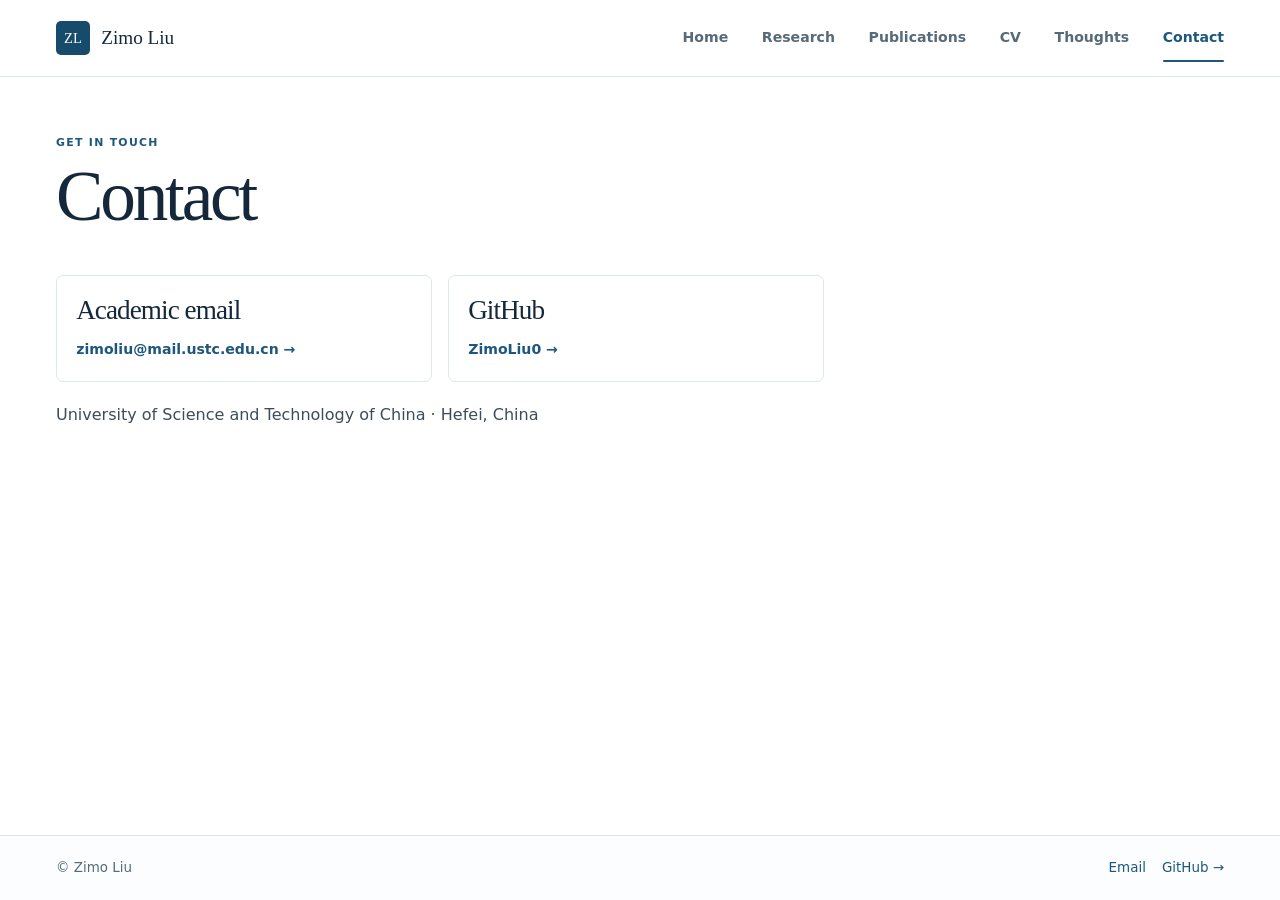
==== contact/index.html @ 4be3f817 "Build academic research portfolio" ====
<!doctype html>
<html lang="en">
<head>
  <meta charset="utf-8">
  <meta name="viewport" content="width=device-width, initial-scale=1">
  <meta name="description" content="Academic email and GitHub profile for Zimo Liu.">
  <title>Contact | Zimo Liu</title>
  <link rel="icon" href="../assets/images/favicon.png">
  <link rel="stylesheet" href="../assets/css/site.css">
  <script src="../assets/js/site.js" defer></script>
</head>
<body>
  <a class="skip-link" href="#main">Skip to content</a>
  <header class="site-header">
    <div class="shell header-inner">
      <a class="brand" href="../" aria-label="Zimo Liu home"><span class="monogram" aria-hidden="true">ZL</span><span>Zimo Liu</span></a>
      <button class="menu-toggle" type="button" aria-controls="site-nav" aria-expanded="false" hidden>Menu</button>
      <nav id="site-nav" aria-label="Main navigation"><a href="../">Home</a><a href="../research/">Research</a><a href="../publications/">Publications</a><a href="../cv/">CV</a><a href="../thoughts/">Thoughts</a><a href="../contact/" aria-current=page>Contact</a></nav>
    </div>
  </header>
  <main id="main" class="shell">
    <div class="page-heading"><p class="eyebrow">Get in touch</p><h1>Contact</h1></div>
    <div class="contact-grid">
      <article><h2>Academic email</h2><a class="text-link" href="mailto:zimoliu@mail.ustc.edu.cn">zimoliu@mail.ustc.edu.cn →</a></article>
      <article><h2>GitHub</h2><a class="text-link" href="https://github.com/ZimoLiu0">ZimoLiu0 →</a></article>
    </div>
    <p class="contact-affiliation">University of Science and Technology of China · Hefei, China</p>
</main>
  <footer class="site-footer">
    <div class="shell footer-inner"><span>© Zimo Liu</span><div><a href="mailto:zimoliu@mail.ustc.edu.cn">Email</a><a href="https://github.com/ZimoLiu0">GitHub <span aria-hidden="true">→</span></a></div></div>
  </footer>
</body>
</html>
---- assets/css/site.css ----
:root {
  color-scheme: light;
  --ink: #15283b;
  --text: #3c4c5b;
  --muted: #566a7a;
  --blue: #1e577c;
  --deep-blue: #174b6c;
  --line: #dce6eb;
  --tint: #f4f8fa;
  --serif: Georgia, "Times New Roman", serif;
  --sans: "Inter", "Segoe UI", system-ui, sans-serif;
}

*, *::before, *::after { box-sizing: border-box; }
html { scroll-padding-top: 1rem; }
body { margin: 0; min-height: 100vh; display: flex; flex-direction: column; background: #fff; color: var(--text); font: 1rem/1.65 var(--sans); }
main { flex: 1; }
a { color: var(--blue); text-underline-offset: .2em; }
a:focus-visible, button:focus-visible { outline: 2px solid var(--blue); outline-offset: 4px; }
button { font: inherit; }
img { display: block; max-width: 100%; height: auto; }
figure, p, h1, h2, h3 { margin: 0; }
h1, h2, h3 { color: var(--ink); font-family: var(--serif); font-weight: 400; line-height: 1.12; }
h1 { font-size: clamp(2.65rem, 6vw, 4.45rem); letter-spacing: -.045em; }
h2 { font-size: clamp(1.8rem, 3vw, 2.65rem); letter-spacing: -.035em; }
h3 { font-size: 1.43rem; letter-spacing: -.022em; }

.shell { width: min(100% - 3rem, 1168px); margin-inline: auto; }
.site-header { border-bottom: 1px solid var(--line); }
.header-inner { min-height: 74px; display: flex; align-items: center; justify-content: space-between; gap: 1.5rem; }
.brand { display: inline-flex; align-items: center; gap: .7rem; color: var(--ink); text-decoration: none; font: 1.2rem/1 var(--serif); white-space: nowrap; }
.monogram { width: 34px; height: 34px; display: grid; place-items: center; border-radius: 5px; background: var(--deep-blue); color: #fff; font-size: .91rem; }
nav { display: flex; align-items: center; gap: clamp(1rem, 3vw, 2.1rem); }
nav a { position: relative; padding: 1.65rem 0; text-decoration: none; color: var(--muted); font-size: .88rem; font-weight: 550; white-space: nowrap; }
nav a:hover, nav a[aria-current] { color: var(--blue); }
nav a[aria-current]::after { content: ""; position: absolute; inset: auto 0 14px; height: 2px; background: var(--blue); border-radius: 2px; }
.menu-toggle { background: #fff; border: 1px solid var(--line); border-radius: 5px; color: var(--ink); padding: .35rem .7rem; cursor: pointer; }
.skip-link { position: absolute; top: -100px; left: 1rem; background: #fff; padding: .5rem; z-index: 2; }
.skip-link:focus { top: .5rem; }

.hero { display: grid; grid-template-columns: 1fr 1.04fr; gap: clamp(2rem, 6vw, 5.3rem); align-items: center; padding: 4.6rem 0 4.3rem; }
.eyebrow { color: var(--blue); font-size: .68rem; line-height: 1.5; font-weight: 700; text-transform: uppercase; letter-spacing: .12em; }
.hero-label { display: flex; align-items: center; gap: .55rem; margin-bottom: .85rem; }
.hero-label span { width: 7px; height: 7px; background: #5084a3; border-radius: 50%; }
.hero h1 { font-size: clamp(4rem, 7.2vw, 6.3rem); line-height: .98; margin-bottom: 1.1rem; }
.hero-role { color: var(--ink); font-size: 1.16rem; font-weight: 650; }
.hero-institution { color: var(--muted); font-size: .94rem; }
.hero-intro { max-width: 44ch; margin-top: 1.3rem; font-size: 1rem; }
.actions { display: flex; flex-wrap: wrap; gap: .7rem; margin-top: 1.65rem; }
.button { display: inline-flex; align-items: center; justify-content: center; gap: .75rem; border: 1px solid var(--line); border-radius: 5px; padding: .61rem .93rem; color: var(--ink); text-decoration: none; background: #fff; font-size: .84rem; font-weight: 650; }
.button:hover { background: var(--tint); border-color: #a9bfcc; }
.button.primary { background: var(--deep-blue); border-color: var(--deep-blue); color: #fff; }
.button.primary:hover { background: #123a54; }
.hero-figure { overflow: hidden; border: 1px solid #d4e3eb; border-radius: 8px; background: var(--tint); }
.hero-figure img { width: 100%; }
.hero-figure figcaption { display: flex; justify-content: space-between; flex-wrap: wrap; gap: .25rem 1rem; border-top: 1px solid var(--line); padding: .74rem 1rem; font-size: .75rem; color: var(--muted); }
.hero-figure figcaption span:first-child { color: var(--ink); font-weight: 600; }

.home-section { border-top: 1px solid var(--line); padding: 2.5rem 0 3.4rem; }
.section-heading { display: flex; align-items: end; justify-content: space-between; gap: 1rem; margin-bottom: 1.45rem; }
.section-heading h2, .about-section h2 { margin-top: .25rem; }
.text-link, .back-link { display: inline-block; text-decoration: none; color: var(--blue); font-size: .88rem; font-weight: 650; }
.text-link:hover, .back-link:hover { text-decoration: underline; }
.text-link span { padding-left: .18rem; }
.project-grid { display: grid; grid-template-columns: repeat(4, minmax(0, 1fr)); gap: 1.05rem; }
.project-card { min-width: 0; border: 1px solid var(--line); border-radius: 7px; overflow: hidden; }
.project-card a { display: flex; flex-direction: column; height: 100%; color: inherit; text-decoration: none; }
.project-card:hover { border-color: #a5bfce; }
.project-card a:focus-visible { outline-offset: -3px; }
.card-image { background: var(--tint); overflow: hidden; border-bottom: 1px solid var(--line); }
.card-image img { width: 100%; aspect-ratio: 1.76; object-fit: cover; }
.card-copy { display: flex; flex-direction: column; flex: 1; align-items: start; padding: 1.05rem; }
.card-copy :is(h2, h3) { font-size: 1.43rem; letter-spacing: -.022em; margin: .38rem 0 .6rem; }
.card-copy p:not(.eyebrow) { font-size: .86rem; line-height: 1.55; }
.card-link { color: var(--blue); margin-top: auto; padding-top: 1rem; font-size: .79rem; font-weight: 650; }
.card-link span { margin-left: .15rem; }
.project-card a:hover .card-link { text-decoration: underline; }
.about-section { display: grid; grid-template-columns: 1fr 1fr; gap: 2rem; }
.about-section h2 { margin-bottom: .7rem; }
.about-degree { color: var(--ink); font-weight: 650; }
.interests { display: flex; flex-wrap: wrap; gap: .5rem; padding: 0; margin: .9rem 0 0; list-style: none; }
.interests li { background: var(--tint); border: 1px solid var(--line); border-radius: 4px; padding: .27rem .58rem; font-size: .8rem; color: var(--blue); }

.page-heading { padding: 3.6rem 0 2.35rem; max-width: 54rem; }
.page-heading h1 { margin-top: .4rem; }
.lead { font-size: 1.12rem; margin-top: .9rem; max-width: 56ch; }
.back-link { margin-top: 2.5rem; }
.back-link + .page-heading { padding-top: 1.1rem; }
main > .project-grid { padding-bottom: 4rem; }
.detail-layout { display: grid; grid-template-columns: minmax(0, 1.65fr) minmax(0, 1fr); gap: clamp(2rem, 7vw, 6.5rem); border-top: 1px solid var(--line); padding: 2rem 0 4rem; }
.prose section + section { margin-top: 1.9rem; }
.prose h2, .contact-grid h2, .download-panel h2 { font-size: 1.7rem; margin: 0 0 .65rem; }
.prose p + p { margin-top: .65rem; }
.prose ul { padding-left: 1.3rem; margin: .5rem 0; }
.prose li + li { margin-top: .32rem; }
.project-meta, .download-panel { background: var(--tint); border: 1px solid var(--line); border-radius: 7px; padding: 1.15rem 1.3rem; margin: 0; }
.project-meta dt { color: var(--blue); font-size: .71rem; font-weight: 700; letter-spacing: .06em; text-transform: uppercase; }
.project-meta dd { margin: .16rem 0 .75rem; color: var(--ink); }
.project-meta dd:last-child { margin-bottom: 0; }
.detail-figure { margin-top: 1rem; border: 1px solid var(--line); border-radius: 7px; overflow: hidden; }
.detail-figure figcaption { padding: .65rem .8rem; color: var(--muted); font-size: .79rem; }
.entry-list { max-width: 54rem; padding-bottom: 4rem; }
.list-entry { padding: 1.3rem 0; border-top: 1px solid var(--line); }
.list-entry h2 { font-size: clamp(1.38rem, 4vw, 1.95rem); margin: .35rem 0 .65rem; }
.list-entry p + p { margin-top: .35rem; }
.inline-links { display: flex; flex-wrap: wrap; gap: 1rem; margin-top: .45rem; }
.empty-state { padding: 1.25rem; border: 1px solid var(--line); border-radius: 6px; background: var(--tint); }
.post-body { max-width: 68ch; padding-bottom: 4rem; }
.download-panel { align-self: start; }
.download-panel .text-link { margin: .7rem 0 0; display: block; width: fit-content; }
.prose .award-list { padding: 0; list-style: none; }
.award-list li { display: grid; grid-template-columns: 3rem 1fr; gap: .5rem; padding: .5rem 0; border-bottom: 1px solid var(--line); }
.award-list small { display: block; color: var(--muted); }
.award-year { color: var(--blue); font-variant-numeric: tabular-nums; }
.contact-grid { display: grid; grid-template-columns: repeat(2, minmax(0, 1fr)); gap: 1rem; max-width: 48rem; }
.contact-grid article { border: 1px solid var(--line); border-radius: 7px; padding: 1.2rem; overflow-wrap: anywhere; }
.contact-affiliation { margin: 1.25rem 0 4rem; }
.small { font-size: .84rem; }
.muted { color: var(--muted); }
.site-footer { border-top: 1px solid var(--line); color: var(--muted); background: #fbfdfe; font-size: .84rem; }
.footer-inner { display: flex; justify-content: space-between; gap: 1rem; padding: 1.3rem 0; }
.footer-inner div { display: flex; gap: 1rem; }
.footer-inner a { text-decoration: none; }
.footer-inner a:hover { text-decoration: underline; }

@media (prefers-reduced-motion: no-preference) {
  .button, .project-card { transition: background-color .18s ease, border-color .18s ease; }
}
@media (max-width: 940px) {
  .project-grid { grid-template-columns: repeat(2, minmax(0, 1fr)); }
  .hero { gap: 2rem; padding-block: 3.5rem; }
}
@media (max-width: 690px) {
  .shell { width: calc(100% - 2rem); }
  .header-inner { position: relative; min-height: 61px; flex-wrap: wrap; gap: 0; padding: .7rem 0; }
  nav { width: 100%; flex-wrap: wrap; gap: .4rem 1rem; padding-top: .4rem; }
  nav a { padding: .28rem 0; }
  nav a[aria-current]::after { bottom: 0; }
  nav[hidden] { display: none; }
  .hero, .detail-layout, .about-section { grid-template-columns: 1fr; }
  .hero { gap: 1.7rem; padding-block: 2.7rem; }
  .hero h1 { font-size: clamp(3.8rem, 12vw, 5.4rem); }
  .page-heading { padding-top: 2.8rem; }
}
@media (max-width: 460px) {
  .project-grid, .contact-grid { grid-template-columns: 1fr; }
  .home-section { padding-block: 1.8rem 2.4rem; }
  .section-heading { align-items: start; }
  .section-heading .text-link { margin-top: .3rem; white-space: nowrap; }
}
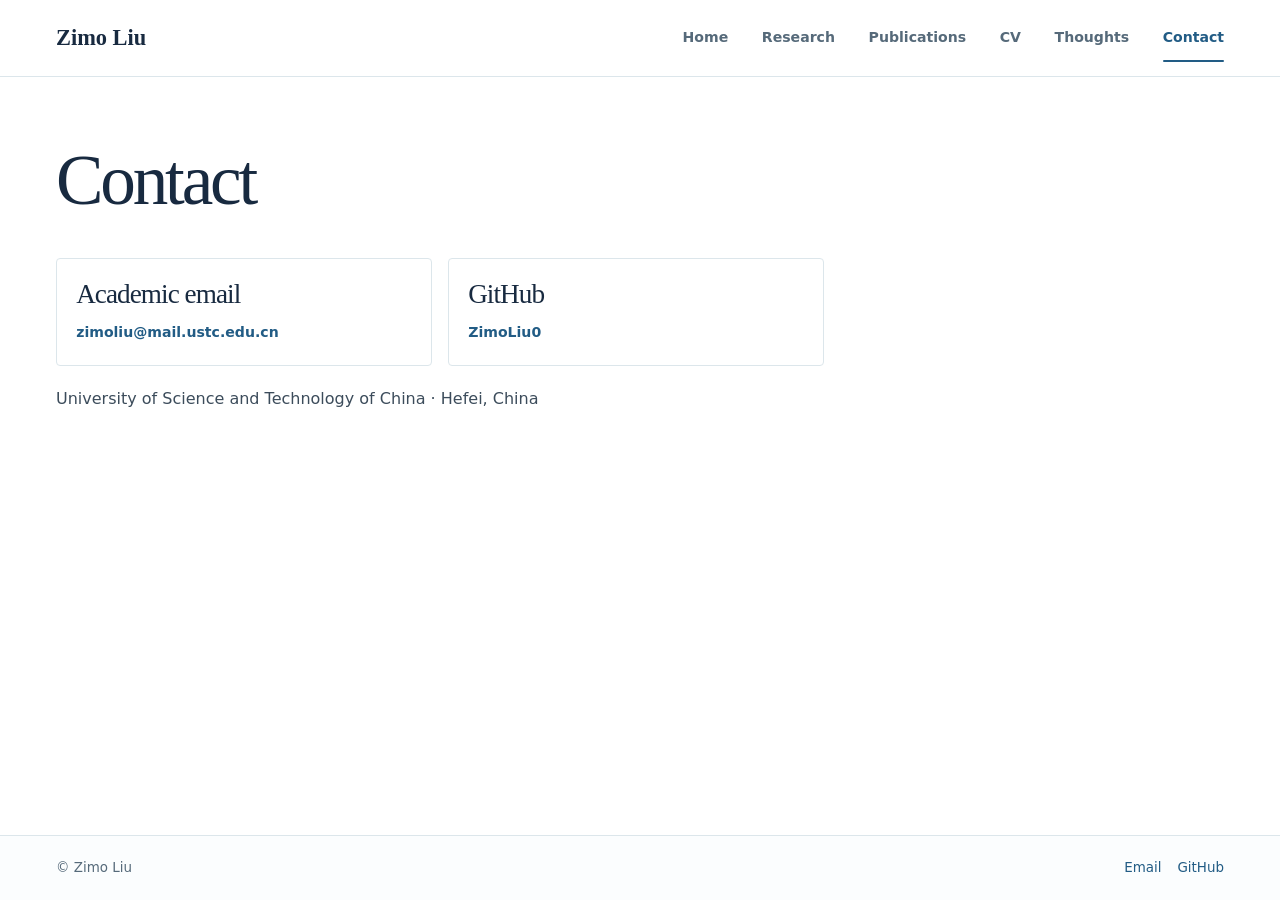
==== commit 2a4c84b6: "The personal website framework" ====
--- a/contact/index.html
+++ b/contact/index.html
@@ -13,21 +13,21 @@
   <a class="skip-link" href="#main">Skip to content</a>
   <header class="site-header">
     <div class="shell header-inner">
-      <a class="brand" href="../" aria-label="Zimo Liu home"><span class="monogram" aria-hidden="true">ZL</span><span>Zimo Liu</span></a>
+      <a class="brand" href="../" aria-label="Zimo Liu home">Zimo Liu</a>
       <button class="menu-toggle" type="button" aria-controls="site-nav" aria-expanded="false" hidden>Menu</button>
       <nav id="site-nav" aria-label="Main navigation"><a href="../">Home</a><a href="../research/">Research</a><a href="../publications/">Publications</a><a href="../cv/">CV</a><a href="../thoughts/">Thoughts</a><a href="../contact/" aria-current=page>Contact</a></nav>
     </div>
   </header>
-  <main id="main" class="shell">
-    <div class="page-heading"><p class="eyebrow">Get in touch</p><h1>Contact</h1></div>
+  <main id="main" class="shell" tabindex="-1">
+    <div class="page-heading"><h1>Contact</h1></div>
     <div class="contact-grid">
-      <article><h2>Academic email</h2><a class="text-link" href="mailto:zimoliu@mail.ustc.edu.cn">zimoliu@mail.ustc.edu.cn →</a></article>
-      <article><h2>GitHub</h2><a class="text-link" href="https://github.com/ZimoLiu0">ZimoLiu0 →</a></article>
+      <article><h2>Academic email</h2><a class="text-link" href="mailto:zimoliu@mail.ustc.edu.cn">zimoliu@mail.ustc.edu.cn</a></article>
+      <article><h2>GitHub</h2><a class="text-link" href="https://github.com/ZimoLiu0">ZimoLiu0</a></article>
     </div>
     <p class="contact-affiliation">University of Science and Technology of China · Hefei, China</p>
 </main>
   <footer class="site-footer">
-    <div class="shell footer-inner"><span>© Zimo Liu</span><div><a href="mailto:zimoliu@mail.ustc.edu.cn">Email</a><a href="https://github.com/ZimoLiu0">GitHub <span aria-hidden="true">→</span></a></div></div>
+    <div class="shell footer-inner"><span>© Zimo Liu</span><div><a href="mailto:zimoliu@mail.ustc.edu.cn">Email</a><a href="https://github.com/ZimoLiu0">GitHub</a></div></div>
   </footer>
 </body>
 </html>
--- a/assets/css/site.css
+++ b/assets/css/site.css
@@ -1,13 +1,13 @@
 :root {
   color-scheme: light;
-  --ink: #15283b;
+  --ink: #182a40;
   --text: #3c4c5b;
   --muted: #566a7a;
-  --blue: #1e577c;
-  --deep-blue: #174b6c;
+  --blue: #225c85;
+  --deep-blue: #1c4e73;
   --line: #dce6eb;
   --tint: #f4f8fa;
-  --serif: Georgia, "Times New Roman", serif;
+  --serif: "Baskerville", "Iowan Old Style", Georgia, serif;
   --sans: "Inter", "Segoe UI", system-ui, sans-serif;
 }
 
@@ -28,8 +28,7 @@
 .shell { width: min(100% - 3rem, 1168px); margin-inline: auto; }
 .site-header { border-bottom: 1px solid var(--line); }
 .header-inner { min-height: 74px; display: flex; align-items: center; justify-content: space-between; gap: 1.5rem; }
-.brand { display: inline-flex; align-items: center; gap: .7rem; color: var(--ink); text-decoration: none; font: 1.2rem/1 var(--serif); white-space: nowrap; }
-.monogram { width: 34px; height: 34px; display: grid; place-items: center; border-radius: 5px; background: var(--deep-blue); color: #fff; font-size: .91rem; }
+.brand { color: var(--ink); text-decoration: none; font: 600 1.4rem/1 var(--serif); white-space: nowrap; }
 nav { display: flex; align-items: center; gap: clamp(1rem, 3vw, 2.1rem); }
 nav a { position: relative; padding: 1.65rem 0; text-decoration: none; color: var(--muted); font-size: .88rem; font-weight: 550; white-space: nowrap; }
 nav a:hover, nav a[aria-current] { color: var(--blue); }
@@ -38,32 +37,30 @@
 .skip-link { position: absolute; top: -100px; left: 1rem; background: #fff; padding: .5rem; z-index: 2; }
 .skip-link:focus { top: .5rem; }
 
-.hero { display: grid; grid-template-columns: 1fr 1.04fr; gap: clamp(2rem, 6vw, 5.3rem); align-items: center; padding: 4.6rem 0 4.3rem; }
-.eyebrow { color: var(--blue); font-size: .68rem; line-height: 1.5; font-weight: 700; text-transform: uppercase; letter-spacing: .12em; }
-.hero-label { display: flex; align-items: center; gap: .55rem; margin-bottom: .85rem; }
-.hero-label span { width: 7px; height: 7px; background: #5084a3; border-radius: 50%; }
-.hero h1 { font-size: clamp(4rem, 7.2vw, 6.3rem); line-height: .98; margin-bottom: 1.1rem; }
+.hero { display: grid; grid-template-columns: 1fr 1.05fr; gap: clamp(2rem, 6vw, 5.3rem); align-items: center; padding: clamp(3.5rem, 7vw, 6.5rem) 0 clamp(3.4rem, 6vw, 5.5rem); }
+.eyebrow { color: var(--blue); font-size: .76rem; line-height: 1.5; font-weight: 700; text-transform: uppercase; letter-spacing: .12em; }
+.hero-label { margin-bottom: 1rem; }
+.hero h1 { font-size: clamp(4rem, 8vw, 7.1rem); line-height: .98; margin-bottom: 1.1rem; }
 .hero-role { color: var(--ink); font-size: 1.16rem; font-weight: 650; }
 .hero-institution { color: var(--muted); font-size: .94rem; }
-.hero-intro { max-width: 44ch; margin-top: 1.3rem; font-size: 1rem; }
+.hero-intro { max-width: 46ch; margin-top: 1.3rem; font-size: 1rem; }
 .actions { display: flex; flex-wrap: wrap; gap: .7rem; margin-top: 1.65rem; }
 .button { display: inline-flex; align-items: center; justify-content: center; gap: .75rem; border: 1px solid var(--line); border-radius: 5px; padding: .61rem .93rem; color: var(--ink); text-decoration: none; background: #fff; font-size: .84rem; font-weight: 650; }
 .button:hover { background: var(--tint); border-color: #a9bfcc; }
 .button.primary { background: var(--deep-blue); border-color: var(--deep-blue); color: #fff; }
 .button.primary:hover { background: #123a54; }
-.hero-figure { overflow: hidden; border: 1px solid #d4e3eb; border-radius: 8px; background: var(--tint); }
-.hero-figure img { width: 100%; }
+.hero-figure { overflow: hidden; border: 1px solid #d4e3eb; border-radius: 3px; background: var(--tint); }
+.hero-figure img { width: 100%; aspect-ratio: 1.65; object-fit: cover; }
 .hero-figure figcaption { display: flex; justify-content: space-between; flex-wrap: wrap; gap: .25rem 1rem; border-top: 1px solid var(--line); padding: .74rem 1rem; font-size: .75rem; color: var(--muted); }
 .hero-figure figcaption span:first-child { color: var(--ink); font-weight: 600; }
 
-.home-section { border-top: 1px solid var(--line); padding: 2.5rem 0 3.4rem; }
+.home-section { border-top: 1px solid var(--line); padding: 3rem 0 3.7rem; }
 .section-heading { display: flex; align-items: end; justify-content: space-between; gap: 1rem; margin-bottom: 1.45rem; }
 .section-heading h2, .about-section h2 { margin-top: .25rem; }
 .text-link, .back-link { display: inline-block; text-decoration: none; color: var(--blue); font-size: .88rem; font-weight: 650; }
 .text-link:hover, .back-link:hover { text-decoration: underline; }
-.text-link span { padding-left: .18rem; }
-.project-grid { display: grid; grid-template-columns: repeat(4, minmax(0, 1fr)); gap: 1.05rem; }
-.project-card { min-width: 0; border: 1px solid var(--line); border-radius: 7px; overflow: hidden; }
+.project-grid { display: grid; grid-template-columns: repeat(4, minmax(0, 1fr)); gap: 1.2rem; }
+.project-card { min-width: 0; border: 1px solid var(--line); border-radius: 4px; overflow: hidden; }
 .project-card a { display: flex; flex-direction: column; height: 100%; color: inherit; text-decoration: none; }
 .project-card:hover { border-color: #a5bfce; }
 .project-card a:focus-visible { outline-offset: -3px; }
@@ -71,10 +68,10 @@
 .card-image img { width: 100%; aspect-ratio: 1.76; object-fit: cover; }
 .card-copy { display: flex; flex-direction: column; flex: 1; align-items: start; padding: 1.05rem; }
 .card-copy :is(h2, h3) { font-size: 1.43rem; letter-spacing: -.022em; margin: .38rem 0 .6rem; }
-.card-copy p:not(.eyebrow) { font-size: .86rem; line-height: 1.55; }
-.card-link { color: var(--blue); margin-top: auto; padding-top: 1rem; font-size: .79rem; font-weight: 650; }
-.card-link span { margin-left: .15rem; }
+.card-copy p:not(.eyebrow) { font-size: .94rem; line-height: 1.55; }
+.card-link { color: var(--blue); margin-top: auto; padding-top: 1rem; font-size: .875rem; font-weight: 650; }
 .project-card a:hover .card-link { text-decoration: underline; }
+.feed-link { margin-top: 1rem; }
 .about-section { display: grid; grid-template-columns: 1fr 1fr; gap: 2rem; }
 .about-section h2 { margin-bottom: .7rem; }
 .about-degree { color: var(--ink); font-weight: 650; }
@@ -93,11 +90,11 @@
 .prose p + p { margin-top: .65rem; }
 .prose ul { padding-left: 1.3rem; margin: .5rem 0; }
 .prose li + li { margin-top: .32rem; }
-.project-meta, .download-panel { background: var(--tint); border: 1px solid var(--line); border-radius: 7px; padding: 1.15rem 1.3rem; margin: 0; }
+.project-meta, .download-panel { background: var(--tint); border: 1px solid var(--line); border-radius: 4px; padding: 1.15rem 1.3rem; margin: 0; }
 .project-meta dt { color: var(--blue); font-size: .71rem; font-weight: 700; letter-spacing: .06em; text-transform: uppercase; }
 .project-meta dd { margin: .16rem 0 .75rem; color: var(--ink); }
 .project-meta dd:last-child { margin-bottom: 0; }
-.detail-figure { margin-top: 1rem; border: 1px solid var(--line); border-radius: 7px; overflow: hidden; }
+.detail-figure { margin-top: 1rem; border: 1px solid var(--line); border-radius: 4px; overflow: hidden; }
 .detail-figure figcaption { padding: .65rem .8rem; color: var(--muted); font-size: .79rem; }
 .entry-list { max-width: 54rem; padding-bottom: 4rem; }
 .list-entry { padding: 1.3rem 0; border-top: 1px solid var(--line); }
@@ -113,7 +110,7 @@
 .award-list small { display: block; color: var(--muted); }
 .award-year { color: var(--blue); font-variant-numeric: tabular-nums; }
 .contact-grid { display: grid; grid-template-columns: repeat(2, minmax(0, 1fr)); gap: 1rem; max-width: 48rem; }
-.contact-grid article { border: 1px solid var(--line); border-radius: 7px; padding: 1.2rem; overflow-wrap: anywhere; }
+.contact-grid article { border: 1px solid var(--line); border-radius: 4px; padding: 1.2rem; overflow-wrap: anywhere; }
 .contact-affiliation { margin: 1.25rem 0 4rem; }
 .small { font-size: .84rem; }
 .muted { color: var(--muted); }
